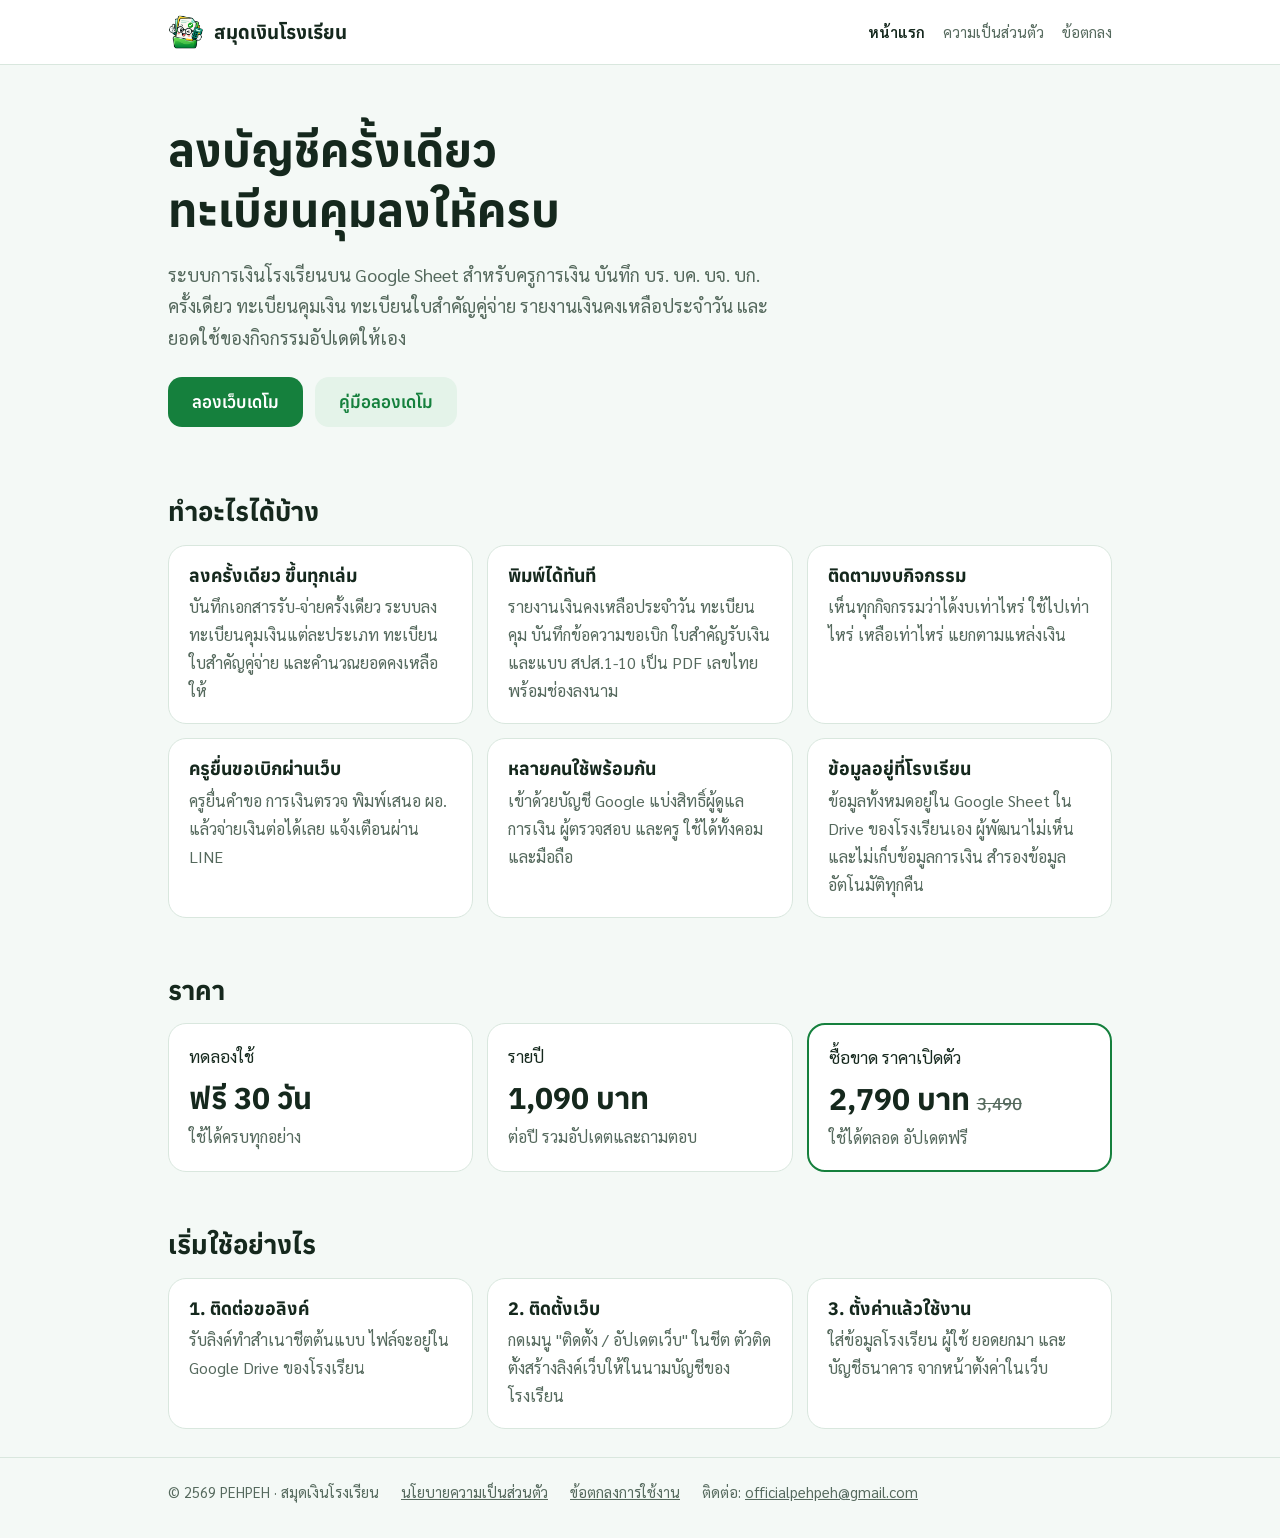
==== smudngoen/index.html @ 13cc191e "Add the PEHPEH site: product page, privacy policy and terms for the installer's consent screen Co-Au" ====
<!doctype html>
<html lang="th">
<head>
<meta charset="utf-8">
<meta name="viewport" content="width=device-width, initial-scale=1, viewport-fit=cover">
<title>สมุดเงินโรงเรียน · PEHPEH</title>
<meta name="description" content="ระบบการเงินโรงเรียนบน Google Sheet ลงบัญชีครั้งเดียว ทะเบียนคุม รายงานคงเหลือ และงบกิจกรรมอัปเดตให้เอง ข้อมูลอยู่ใน Google Drive ของโรงเรียน">
<link rel="icon" href="icon.png">
<link rel="preconnect" href="https://fonts.googleapis.com">
<link rel="preconnect" href="https://fonts.gstatic.com" crossorigin>
<link rel="stylesheet" href="https://fonts.googleapis.com/css2?family=Anuphan:wght@600;700&family=Sarabun:wght@400;600&display=swap">
<link rel="stylesheet" href="../style.css">
</head>
<body>
<header class="top"><div class="wrap">
  <a class="brand" href="./"><img src="icon.png" alt="">สมุดเงินโรงเรียน</a>
  <nav aria-label="เมนู"><a href="./" aria-current="page">หน้าแรก</a><a href="privacy.html">ความเป็นส่วนตัว</a><a href="terms.html">ข้อตกลง</a></nav>
</div></header>

<main class="wrap">
  <div class="hero">
    <h1>ลงบัญชีครั้งเดียว ทะเบียนคุมลงให้ครบ</h1>
    <p>ระบบการเงินโรงเรียนบน Google Sheet สำหรับครูการเงิน บันทึก บร. บค. บจ. บก. ครั้งเดียว ทะเบียนคุมเงิน ทะเบียนใบสำคัญคู่จ่าย รายงานเงินคงเหลือประจำวัน และยอดใช้ของกิจกรรมอัปเดตให้เอง</p>
    <div class="cta">
      <a class="btn" href="https://script.google.com/macros/s/AKfycbzaPP8YI71S2vRCfAlXSLE-FFXWpo_1Od6NQykbqFXtVUZI1XCNBKg3eiJMrsgksqIP/exec" target="_blank" rel="noopener">ลองเว็บเดโม</a>
      <a class="btn ghost" href="https://claude.ai/artifact/67JxYNWsDCyA8vFwP95XEt" target="_blank" rel="noopener">คู่มือลองเดโม</a>
    </div>
  </div>

  <section>
    <h2>ทำอะไรได้บ้าง</h2>
    <div class="grid">
      <div class="card"><h3>ลงครั้งเดียว ขึ้นทุกเล่ม</h3><p>บันทึกเอกสารรับ-จ่ายครั้งเดียว ระบบลงทะเบียนคุมเงินแต่ละประเภท ทะเบียนใบสำคัญคู่จ่าย และคำนวณยอดคงเหลือให้</p></div>
      <div class="card"><h3>พิมพ์ได้ทันที</h3><p>รายงานเงินคงเหลือประจำวัน ทะเบียนคุม บันทึกข้อความขอเบิก ใบสำคัญรับเงิน และแบบ สปส.1-10 เป็น PDF เลขไทย พร้อมช่องลงนาม</p></div>
      <div class="card"><h3>ติดตามงบกิจกรรม</h3><p>เห็นทุกกิจกรรมว่าได้งบเท่าไหร่ ใช้ไปเท่าไหร่ เหลือเท่าไหร่ แยกตามแหล่งเงิน</p></div>
      <div class="card"><h3>ครูยื่นขอเบิกผ่านเว็บ</h3><p>ครูยื่นคำขอ การเงินตรวจ พิมพ์เสนอ ผอ. แล้วจ่ายเงินต่อได้เลย แจ้งเตือนผ่าน LINE</p></div>
      <div class="card"><h3>หลายคนใช้พร้อมกัน</h3><p>เข้าด้วยบัญชี Google แบ่งสิทธิ์ผู้ดูแล การเงิน ผู้ตรวจสอบ และครู ใช้ได้ทั้งคอมและมือถือ</p></div>
      <div class="card"><h3>ข้อมูลอยู่ที่โรงเรียน</h3><p>ข้อมูลทั้งหมดอยู่ใน Google Sheet ใน Drive ของโรงเรียนเอง ผู้พัฒนาไม่เห็นและไม่เก็บข้อมูลการเงิน สำรองข้อมูลอัตโนมัติทุกคืน</p></div>
    </div>
  </section>

  <section class="price">
    <h2>ราคา</h2>
    <div class="grid">
      <div class="card"><span>ทดลองใช้</span><span class="amt">ฟรี 30 วัน</span><p>ใช้ได้ครบทุกอย่าง</p></div>
      <div class="card"><span>รายปี</span><span class="amt">1,090 บาท</span><p>ต่อปี รวมอัปเดตและถามตอบ</p></div>
      <div class="card best"><span>ซื้อขาด ราคาเปิดตัว</span><span class="amt">2,790 บาท <s>3,490</s></span><p>ใช้ได้ตลอด อัปเดตฟรี</p></div>
    </div>
  </section>

  <section>
    <h2>เริ่มใช้อย่างไร</h2>
    <div class="grid">
      <div class="card"><h3>1. ติดต่อขอลิงค์</h3><p>รับลิงค์ทำสำเนาชีตต้นแบบ ไฟล์จะอยู่ใน Google Drive ของโรงเรียน</p></div>
      <div class="card"><h3>2. ติดตั้งเว็บ</h3><p>กดเมนู "ติดตั้ง / อัปเดตเว็บ" ในชีต ตัวติดตั้งสร้างลิงค์เว็บให้ในนามบัญชีของโรงเรียน</p></div>
      <div class="card"><h3>3. ตั้งค่าแล้วใช้งาน</h3><p>ใส่ข้อมูลโรงเรียน ผู้ใช้ ยอดยกมา และบัญชีธนาคาร จากหน้าตั้งค่าในเว็บ</p></div>
    </div>
  </section>
</main>

<footer><div class="wrap">
  <span>© 2569 PEHPEH · สมุดเงินโรงเรียน</span>
  <a href="privacy.html">นโยบายความเป็นส่วนตัว</a>
  <a href="terms.html">ข้อตกลงการใช้งาน</a>
  <span>ติดต่อ: <a href="mailto:officialpehpeh@gmail.com">officialpehpeh@gmail.com</a></span>
</div></footer>
</body>
</html>
---- style.css ----
/* เว็บไซต์ของผลิตภัณฑ์: หน้าแรก + นโยบายความเป็นส่วนตัว + ข้อตกลงการใช้งาน (สีเขียว-ขาวเดียวกับเว็บสมุดเงิน) */
:root {
  --bg: #F4F9F6; --paper: #FFFFFF; --ink: #15281D; --muted: #55695D; --line: #D9E7DE;
  --green: #15803D; --green-deep: #0F5F2D; --soft: #E4F3E9; --on-green: #FFFFFF;
  --head: 'Anuphan', 'Sarabun', 'Leelawadee UI', sans-serif; --body: 'Sarabun', 'Leelawadee UI', 'Noto Sans Thai', sans-serif;
}
@media (prefers-color-scheme: dark) { :root {
  --bg: #0F1813; --paper: #16221B; --ink: #E3F0E7; --muted: #A1B7A9; --line: #2A3B31; --green: #22A355; --green-deep: #1B8746; --soft: #193123; --on-green: #06140B; } }
* { box-sizing: border-box; }
body { margin: 0; background: var(--bg); color: var(--ink); font: 17px/1.75 var(--body); }
a { color: var(--green); }
a:focus-visible, .btn:focus-visible { outline: 3px solid var(--green); outline-offset: 2px; border-radius: 8px; }
.wrap { max-width: 980px; margin: 0 auto; padding-left: max(18px, env(safe-area-inset-left)); padding-right: max(18px, env(safe-area-inset-right)); }
h1, h2, h3 { font-family: var(--head); line-height: 1.3; text-wrap: balance; margin: 0; }

.top { border-bottom: 1px solid var(--line); background: var(--paper); }
.top .wrap { display: flex; align-items: center; gap: 12px; min-height: 64px; flex-wrap: wrap; }
.brand { display: flex; align-items: center; gap: 10px; font: 700 19px var(--head); color: var(--ink); text-decoration: none; margin-right: auto; }
.brand img { width: 36px; height: 36px; border-radius: 10px; }
.top nav { display: flex; gap: 18px; font-size: 15px; }
.top nav a { color: var(--muted); text-decoration: none; }
.top nav a[aria-current] { color: var(--ink); font-weight: 600; }

.hero { padding-block: 56px 40px; display: grid; gap: 18px; }
.hero h1 { font-size: clamp(30px, 5.4vw, 46px); max-width: 18ch; }
.hero p { margin: 0; color: var(--muted); max-width: 60ch; font-size: 18px; }
.cta { display: flex; gap: 12px; flex-wrap: wrap; margin-top: 6px; }
.btn { display: inline-flex; align-items: center; min-height: 50px; padding: 0 24px; border-radius: 14px; background: var(--green); color: var(--on-green); font: 600 17px var(--head); text-decoration: none; }
.btn.ghost { background: var(--soft); color: var(--green); }

section { padding-block: 28px; }
section > h2 { font-size: 26px; margin-bottom: 16px; }
.grid { display: grid; grid-template-columns: repeat(auto-fit, minmax(260px, 1fr)); gap: 14px; }
.card { background: var(--paper); border: 1px solid var(--line); border-radius: 18px; padding: 18px 20px; display: grid; gap: 6px; align-content: start; }
.card h3 { font-size: 18px; }
.card p { margin: 0; color: var(--muted); font-size: 16px; }
.price .amt { font: 700 30px var(--head); font-variant-numeric: tabular-nums; }
.price s { color: var(--muted); font-size: 17px; font-weight: 500; }
.price .best { border: 2px solid var(--green); }

.doc { padding-block: 40px 56px; max-width: 760px; }
.doc h1 { font-size: 32px; margin-bottom: 6px; }
.doc .meta { color: var(--muted); margin: 0 0 24px; font-size: 15px; }
.doc h2 { font-size: 21px; margin: 30px 0 8px; }
.doc p, .doc li { margin: 0 0 10px; }
.doc ul, .doc ol { padding-left: 1.3em; margin: 0 0 10px; }

footer { border-top: 1px solid var(--line); color: var(--muted); font-size: 14.5px; }
footer .wrap { padding-block: 22px 32px; display: flex; gap: 8px 22px; flex-wrap: wrap; }
footer a { color: var(--muted); }
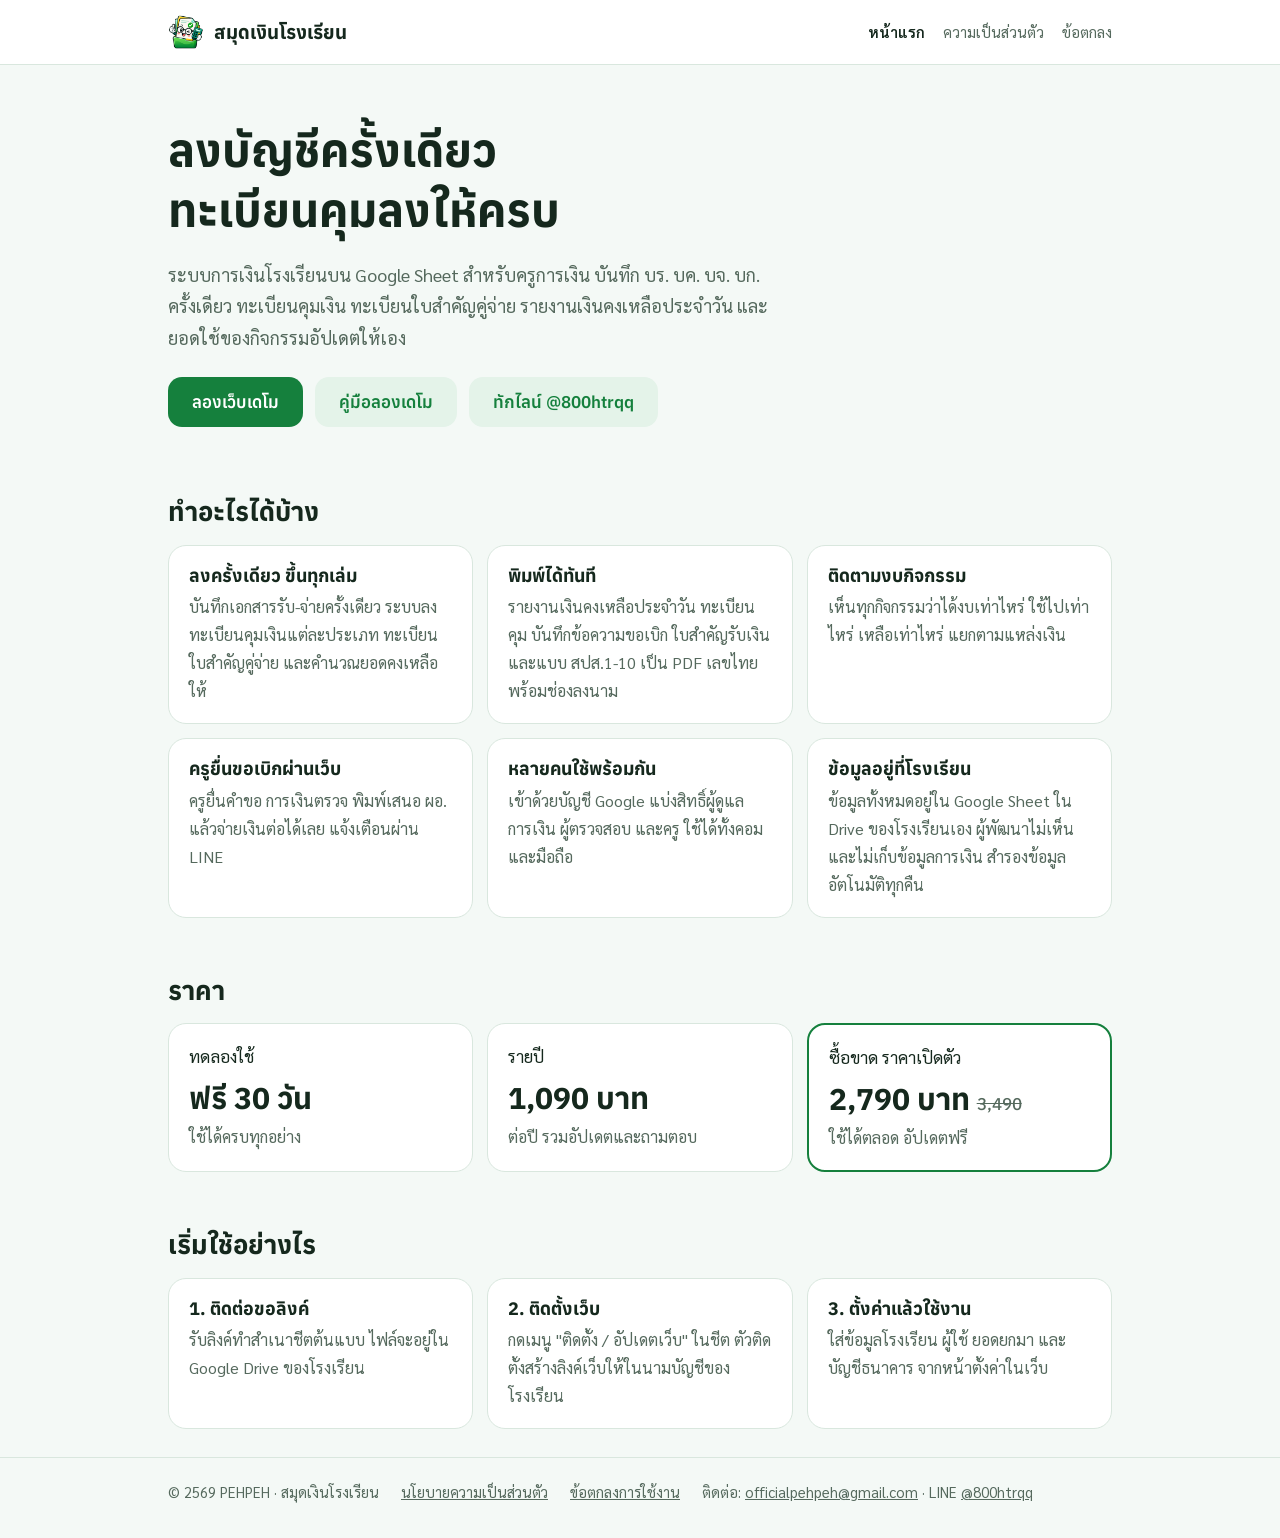
==== commit 8ba74c5f: "Add the PEHPEH LINE contact to the site" ====
--- a/smudngoen/index.html
+++ b/smudngoen/index.html
@@ -24,6 +24,7 @@
     <div class="cta">
       <a class="btn" href="https://script.google.com/macros/s/AKfycbzaPP8YI71S2vRCfAlXSLE-FFXWpo_1Od6NQykbqFXtVUZI1XCNBKg3eiJMrsgksqIP/exec" target="_blank" rel="noopener">ลองเว็บเดโม</a>
       <a class="btn ghost" href="https://claude.ai/artifact/67JxYNWsDCyA8vFwP95XEt" target="_blank" rel="noopener">คู่มือลองเดโม</a>
+      <a class="btn ghost" href="https://line.me/R/ti/p/@800htrqq" target="_blank" rel="noopener">ทักไลน์ @800htrqq</a>
     </div>
   </div>
 
@@ -62,7 +63,7 @@
   <span>© 2569 PEHPEH · สมุดเงินโรงเรียน</span>
   <a href="privacy.html">นโยบายความเป็นส่วนตัว</a>
   <a href="terms.html">ข้อตกลงการใช้งาน</a>
-  <span>ติดต่อ: <a href="mailto:officialpehpeh@gmail.com">officialpehpeh@gmail.com</a></span>
+  <span>ติดต่อ: <a href="mailto:officialpehpeh@gmail.com">officialpehpeh@gmail.com</a> · LINE <a href="https://line.me/R/ti/p/@800htrqq" target="_blank" rel="noopener">@800htrqq</a></span>
 </div></footer>
 </body>
 </html>
